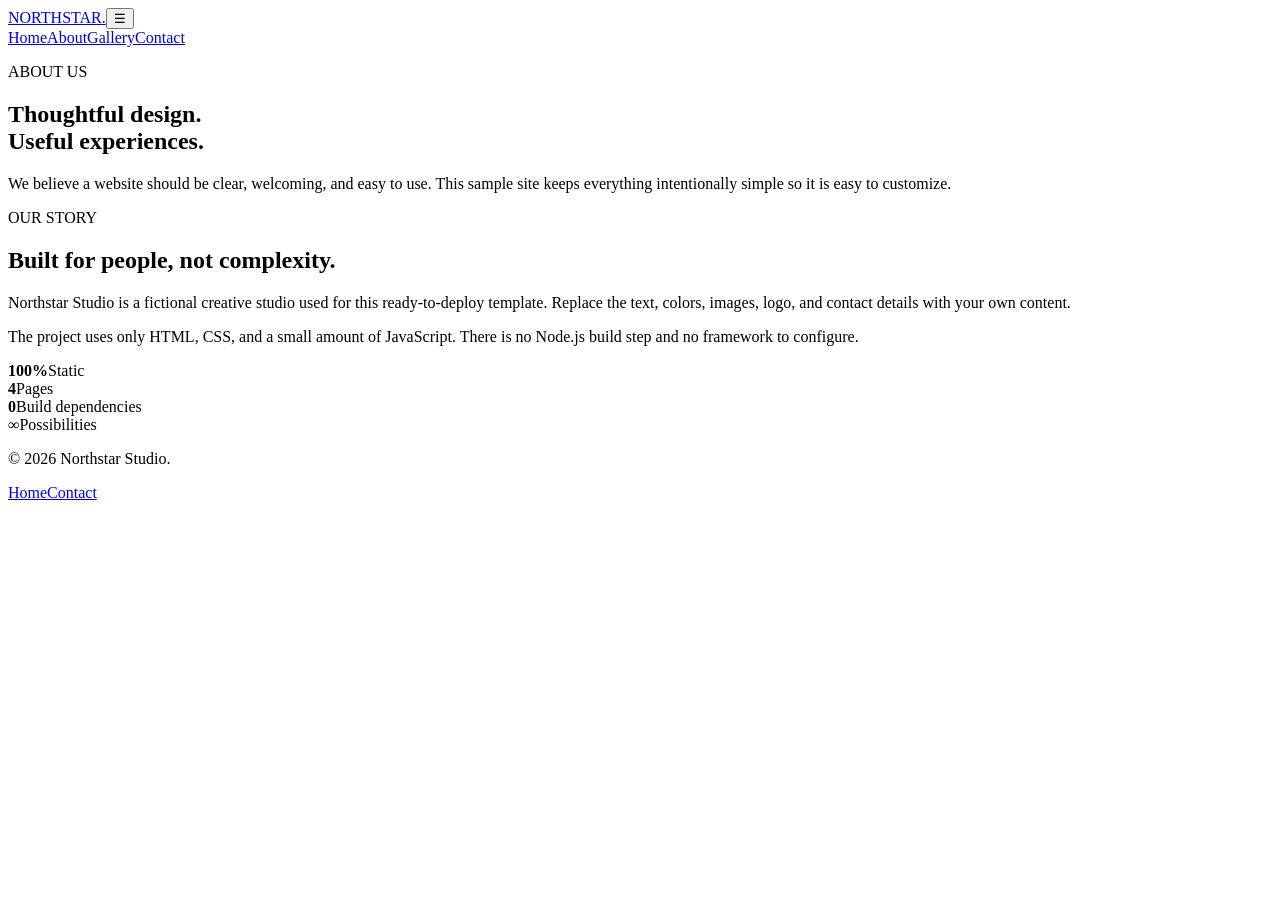
==== about.html @ bbf20a0c "Add files via upload" ====
<!DOCTYPE html>
<html lang="en">
<head><meta charset="UTF-8"><meta name="viewport" content="width=device-width, initial-scale=1.0"><meta name="description" content="About Northstar Studio."><title>About | Northstar Studio</title><link rel="stylesheet" href="assets/style.css"></head>
<body>
<header class="site-header"><a class="logo" href="index.html">NORTHSTAR<span>.</span></a><button class="menu-toggle" aria-label="Open menu">☰</button><nav class="nav"><a href="index.html">Home</a><a class="active" href="about.html">About</a><a href="gallery.html">Gallery</a><a href="contact.html">Contact</a></nav></header>
<main>
<section class="page-hero"><p class="eyebrow">ABOUT US</p><h1>Thoughtful design.<br><span>Useful experiences.</span></h1><p>We believe a website should be clear, welcoming, and easy to use. This sample site keeps everything intentionally simple so it is easy to customize.</p></section>
<section class="section two-col"><div><p class="eyebrow">OUR STORY</p><h2>Built for people, not complexity.</h2></div><div><p>Northstar Studio is a fictional creative studio used for this ready-to-deploy template. Replace the text, colors, images, logo, and contact details with your own content.</p><p>The project uses only HTML, CSS, and a small amount of JavaScript. There is no Node.js build step and no framework to configure.</p></div></section>
<section class="stats"><div><strong>100%</strong><span>Static</span></div><div><strong>4</strong><span>Pages</span></div><div><strong>0</strong><span>Build dependencies</span></div><div><strong>∞</strong><span>Possibilities</span></div></section>
</main>
<footer class="footer"><p>© 2026 Northstar Studio.</p><div><a href="index.html">Home</a><a href="contact.html">Contact</a></div></footer><script src="assets/script.js"></script>
</body></html>
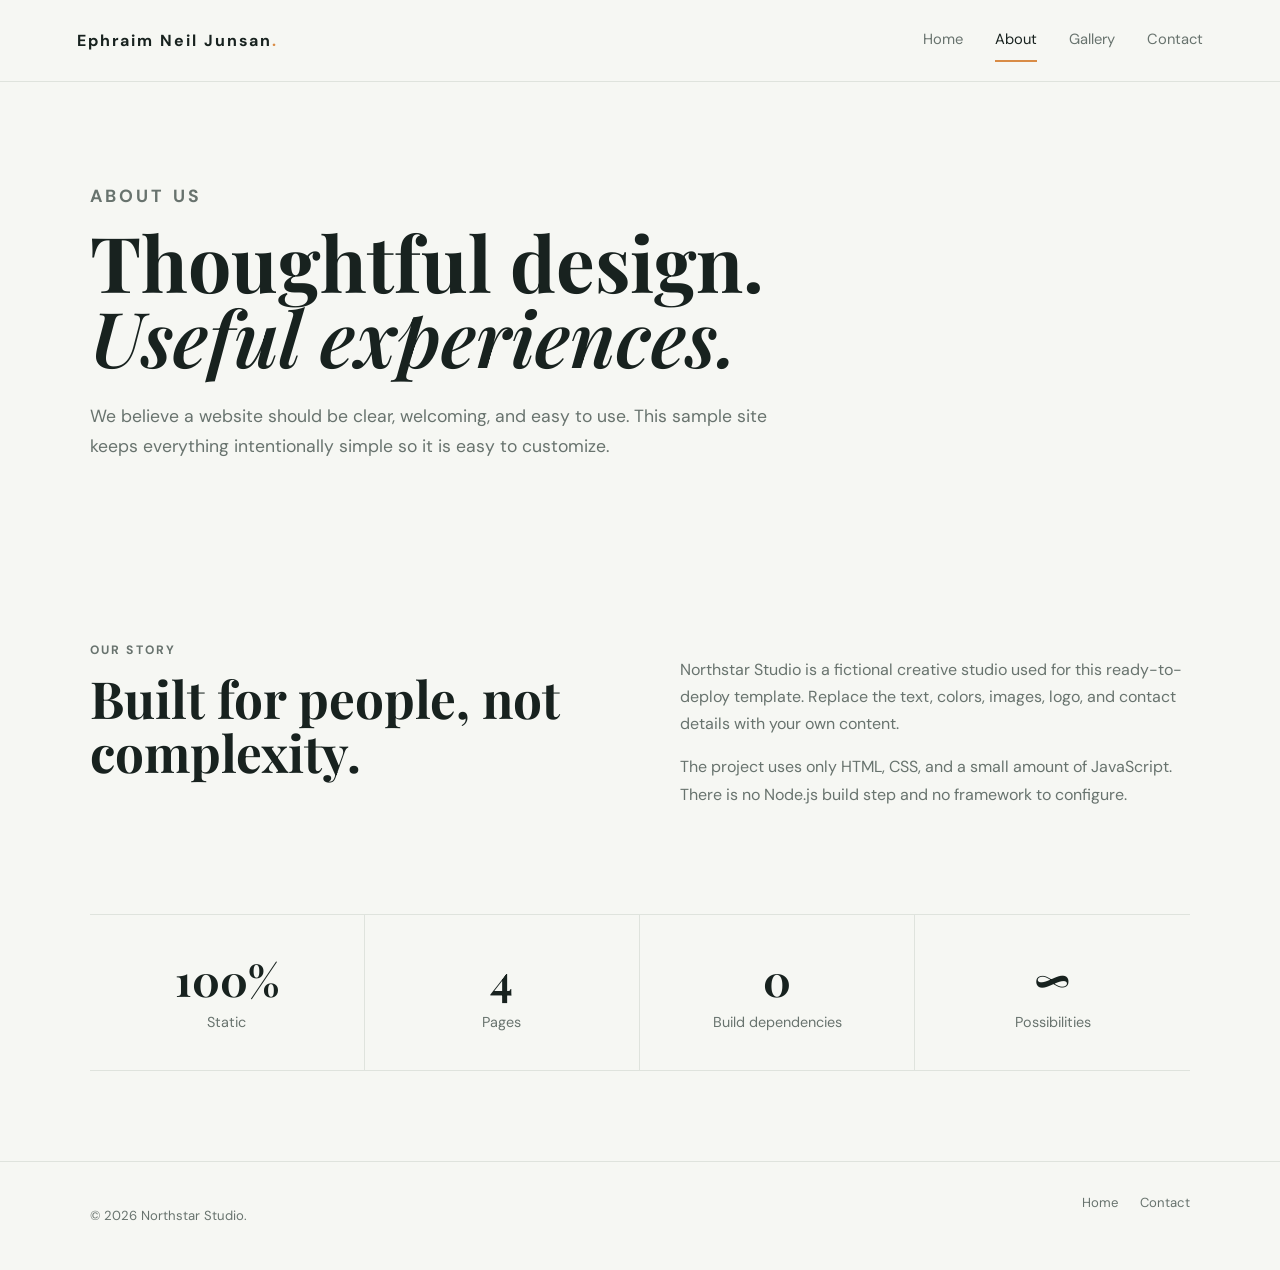
==== commit 5bafe4ee: "Update about.html" ====
--- a/about.html
+++ b/about.html
@@ -2,7 +2,7 @@
 <html lang="en">
 <head><meta charset="UTF-8"><meta name="viewport" content="width=device-width, initial-scale=1.0"><meta name="description" content="About Northstar Studio."><title>About | Northstar Studio</title><link rel="stylesheet" href="assets/style.css"></head>
 <body>
-<header class="site-header"><a class="logo" href="index.html">NORTHSTAR<span>.</span></a><button class="menu-toggle" aria-label="Open menu">☰</button><nav class="nav"><a href="index.html">Home</a><a class="active" href="about.html">About</a><a href="gallery.html">Gallery</a><a href="contact.html">Contact</a></nav></header>
+<header class="site-header"><a class="logo" href="index.html">Ephraim Neil Junsan<span>.</span></a><button class="menu-toggle" aria-label="Open menu">☰</button><nav class="nav"><a href="index.html">Home</a><a class="active" href="about.html">About</a><a href="gallery.html">Gallery</a><a href="contact.html">Contact</a></nav></header>
 <main>
 <section class="page-hero"><p class="eyebrow">ABOUT US</p><h1>Thoughtful design.<br><span>Useful experiences.</span></h1><p>We believe a website should be clear, welcoming, and easy to use. This sample site keeps everything intentionally simple so it is easy to customize.</p></section>
 <section class="section two-col"><div><p class="eyebrow">OUR STORY</p><h2>Built for people, not complexity.</h2></div><div><p>Northstar Studio is a fictional creative studio used for this ready-to-deploy template. Replace the text, colors, images, logo, and contact details with your own content.</p><p>The project uses only HTML, CSS, and a small amount of JavaScript. There is no Node.js build step and no framework to configure.</p></div></section>
--- a/assets/style.css
+++ b/assets/style.css
@@ -0,0 +1,427 @@
+@import url("https://fonts.googleapis.com/css2?family=DM+Sans:wght@400;500;600;700&family=Playfair+Display:wght@600;700&display=swap");
+:root {
+  --ink: #18221f;
+  --muted: #68736e;
+  --paper: #f6f7f3;
+  --accent: #d98c46;
+  --line: #dfe3dd;
+  --white: #fff;
+}
+* {
+  box-sizing: border-box;
+}
+html {
+  scroll-behavior: smooth;
+}
+body {
+  margin: 0;
+  background: var(--paper);
+  color: var(--ink);
+  font-family: "DM Sans", Arial, sans-serif;
+  line-height: 1.7;
+}
+a {
+  color: inherit;
+  text-decoration: none;
+}
+.site-header {
+  height: 82px;
+  display: flex;
+  align-items: center;
+  justify-content: space-between;
+  padding: 0 6%;
+  border-bottom: 1px solid var(--line);
+  background: rgba(246, 247, 243, 0.95);
+  position: sticky;
+  top: 0;
+  z-index: 20;
+}
+.logo {
+  font-weight: 700;
+  letter-spacing: 0.12em;
+}
+.logo span {
+  color: var(--accent);
+}
+.nav {
+  display: flex;
+  gap: 32px;
+  font-size: 0.92rem;
+}
+.nav a {
+  padding: 8px 0;
+  color: var(--muted);
+}
+.nav a.active,
+.nav a:hover {
+  color: var(--ink);
+  border-bottom: 2px solid var(--accent);
+}
+.menu-toggle {
+  display: none;
+  border: 0;
+  background: none;
+  font-size: 1.6rem;
+}
+.hero {
+  min-height: 620px;
+  padding: 8% 7%;
+  display: grid;
+  grid-template-columns: 1.05fr 0.95fr;
+  gap: 50px;
+  align-items: center;
+  overflow: hidden;
+}
+.eyebrow {
+  font-size: 0.76rem;
+  letter-spacing: 0.18em;
+  font-weight: 700;
+  color: var(--accent);
+  margin: 0 0 12px;
+}
+.hero h1,
+.page-hero h1 {
+  font-family: "Playfair Display", Georgia, serif;
+  font-size: clamp(3.3rem, 7vw, 6.8rem);
+  line-height: 0.98;
+  margin: 0 0 28px;
+}
+.hero h1 span,
+.page-hero h1 span {
+  font-style: italic;
+  font-weight: 600;
+}
+.lead {
+  font-size: 1.15rem;
+  color: var(--muted);
+  max-width: 620px;
+}
+.buttons {
+  display: flex;
+  gap: 14px;
+  margin-top: 34px;
+}
+.btn {
+  display: inline-block;
+  border: 0;
+  border-radius: 4px;
+  padding: 13px 22px;
+  font: 600 0.9rem "DM Sans", Arial;
+  cursor: pointer;
+}
+.primary {
+  background: var(--ink);
+  color: var(--white);
+}
+.primary:hover {
+  background: #2c3b35;
+}
+.secondary {
+  border: 1px solid #bfc6c0;
+}
+.light {
+  background: var(--white);
+  color: var(--ink);
+}
+.hero-art {
+  height: 460px;
+  position: relative;
+  border-radius: 40% 60% 45% 55%;
+  background: linear-gradient(135deg, #e5e9e1, #d9ded5);
+  overflow: hidden;
+}
+.orb {
+  position: absolute;
+  border-radius: 50%;
+  filter: blur(1px);
+}
+.orb-one {
+  width: 280px;
+  height: 280px;
+  background: #d98c46;
+  right: 5%;
+  top: 7%;
+}
+.orb-two {
+  width: 230px;
+  height: 230px;
+  background: #344d48;
+  left: 5%;
+  bottom: 5%;
+}
+.orb-three {
+  width: 190px;
+  height: 190px;
+  background: #e9c6a3;
+  left: 35%;
+  top: 38%;
+}
+.section {
+  padding: 90px 7%;
+  max-width: 1400px;
+  margin: auto;
+}
+.section h2,
+.cta h2 {
+  font-family: "Playfair Display", Georgia, serif;
+  font-size: clamp(2.2rem, 4vw, 4rem);
+  line-height: 1.05;
+  max-width: 700px;
+  margin: 0 0 40px;
+}
+.cards {
+  display: grid;
+  grid-template-columns: repeat(3, 1fr);
+  gap: 20px;
+}
+.card {
+  padding: 34px;
+  border: 1px solid var(--line);
+  background: var(--white);
+  border-radius: 8px;
+}
+.icon {
+  font-size: 1.8rem;
+  color: var(--accent);
+}
+.card h3 {
+  margin-bottom: 8px;
+}
+.card p,
+.two-col p,
+.page-hero p {
+  color: var(--muted);
+}
+.cta {
+  margin: 30px 7% 90px;
+  padding: 60px;
+  display: flex;
+  justify-content: space-between;
+  align-items: center;
+  gap: 30px;
+  background: var(--ink);
+  color: var(--white);
+  border-radius: 12px;
+}
+.cta .eyebrow {
+  color: #e4a86f;
+}
+.cta h2 {
+  margin: 0;
+}
+.page-hero {
+  padding: 100px 7% 70px;
+  max-width: 1000px;
+}
+.page-hero h1 {
+  font-size: clamp(3rem, 6vw, 6rem);
+}
+.page-hero p {
+  font-size: 1.1rem;
+  max-width: 720px;
+}
+.two-col {
+  display: grid;
+  grid-template-columns: 1fr 1fr;
+  gap: 80px;
+}
+.stats {
+  display: grid;
+  grid-template-columns: repeat(4, 1fr);
+  margin: 0 7% 90px;
+  border-top: 1px solid var(--line);
+  border-bottom: 1px solid var(--line);
+}
+.stats div {
+  padding: 35px 15px;
+  text-align: center;
+  border-right: 1px solid var(--line);
+}
+.stats div:last-child {
+  border: 0;
+}
+.stats strong {
+  display: block;
+  font: 700 2.7rem "Playfair Display";
+}
+.stats span {
+  color: var(--muted);
+  font-size: 0.9rem;
+}
+.gallery {
+  padding: 0 7% 100px;
+  display: grid;
+  grid-template-columns: repeat(3, 1fr);
+  gap: 18px;
+}
+.tile {
+  min-height: 300px;
+  border-radius: 8px;
+  display: flex;
+  align-items: flex-end;
+  padding: 25px;
+  overflow: hidden;
+  position: relative;
+}
+.tile div {
+  position: relative;
+  z-index: 2;
+}
+.tile small {
+  letter-spacing: 0.15em;
+  font-size: 0.68rem;
+}
+.tile h3 {
+  font: 700 1.8rem "Playfair Display";
+  margin: 4px 0;
+}
+.t1 {
+  background: radial-gradient(circle at 70% 25%, #f0c99e, #b96d3b 40%, #2e3d37);
+}
+.t2 {
+  background: radial-gradient(circle at 30% 30%, #c7dfe2, #557a82 45%, #1e3132);
+}
+.t3 {
+  background: radial-gradient(circle at 50% 25%, #b8c4a1, #59694e 45%, #27352b);
+}
+.t4 {
+  background: linear-gradient(135deg, #e4d7c5, #a58d75);
+}
+.t5 {
+  background: radial-gradient(circle at 70% 30%, #788b9d, #1d2a3a 55%, #10151c);
+}
+.t6 {
+  background: radial-gradient(circle at 35% 30%, #f4ddb1, #d79554 48%, #674d38);
+}
+.tile::after {
+  content: "";
+  position: absolute;
+  inset: 0;
+  background: linear-gradient(transparent 40%, rgba(0, 0, 0, 0.48));
+}
+.tile {
+  color: #fff;
+}
+.contact-wrap {
+  padding: 0 7% 100px;
+  display: grid;
+  grid-template-columns: 1.2fr 0.8fr;
+  gap: 70px;
+  max-width: 1300px;
+}
+.contact-form {
+  display: grid;
+  gap: 18px;
+}
+.contact-form label {
+  font-size: 0.86rem;
+  font-weight: 600;
+}
+.contact-form input,
+.contact-form textarea {
+  width: 100%;
+  margin-top: 7px;
+  padding: 14px;
+  border: 1px solid var(--line);
+  border-radius: 4px;
+  background: var(--white);
+  font: inherit;
+}
+.contact-form textarea {
+  resize: vertical;
+}
+.contact-info {
+  padding: 35px;
+  background: var(--white);
+  border: 1px solid var(--line);
+  border-radius: 8px;
+  height: max-content;
+}
+.footer {
+  padding: 30px 7%;
+  border-top: 1px solid var(--line);
+  display: flex;
+  justify-content: space-between;
+  color: var(--muted);
+  font-size: 0.82rem;
+}
+.footer div {
+  display: flex;
+  gap: 22px;
+}
+.footer a:hover {
+  color: var(--ink);
+}
+
+.mypic {
+  width:100%;
+}
+
+
+
+@media (max-width: 800px) {
+  .site-header {
+    height: 70px;
+  }
+  .menu-toggle {
+    display: block;
+  }
+  .nav {
+    display: none;
+    position: absolute;
+    top: 70px;
+    left: 0;
+    right: 0;
+    background: var(--paper);
+    padding: 20px 7%;
+    flex-direction: column;
+    gap: 8px;
+    border-bottom: 1px solid var(--line);
+  }
+  .nav.open {
+    display: flex;
+  }
+  .hero {
+    grid-template-columns: 1fr;
+    padding-top: 60px;
+  }
+  .hero-art {
+    height: 330px;
+  }
+  .cards,
+  .gallery {
+    grid-template-columns: 1fr;
+  }
+  .two-col,
+  .contact-wrap {
+    grid-template-columns: 1fr;
+    gap: 35px;
+  }
+  .stats {
+    grid-template-columns: 1fr 1fr;
+  }
+  .stats div:nth-child(2) {
+    border-right: 0;
+  }
+  .stats div {
+    border-bottom: 1px solid var(--line);
+  }
+  .cta {
+    margin-left: 4%;
+    margin-right: 4%;
+    padding: 40px 28px;
+    display: block;
+  }
+  .cta .btn {
+    margin-top: 25px;
+  }
+  .footer {
+    display: block;
+  }
+  .footer div {
+    margin-top: 12px;
+  }
+  .page-hero {
+    padding-top: 70px;
+  }
+}
